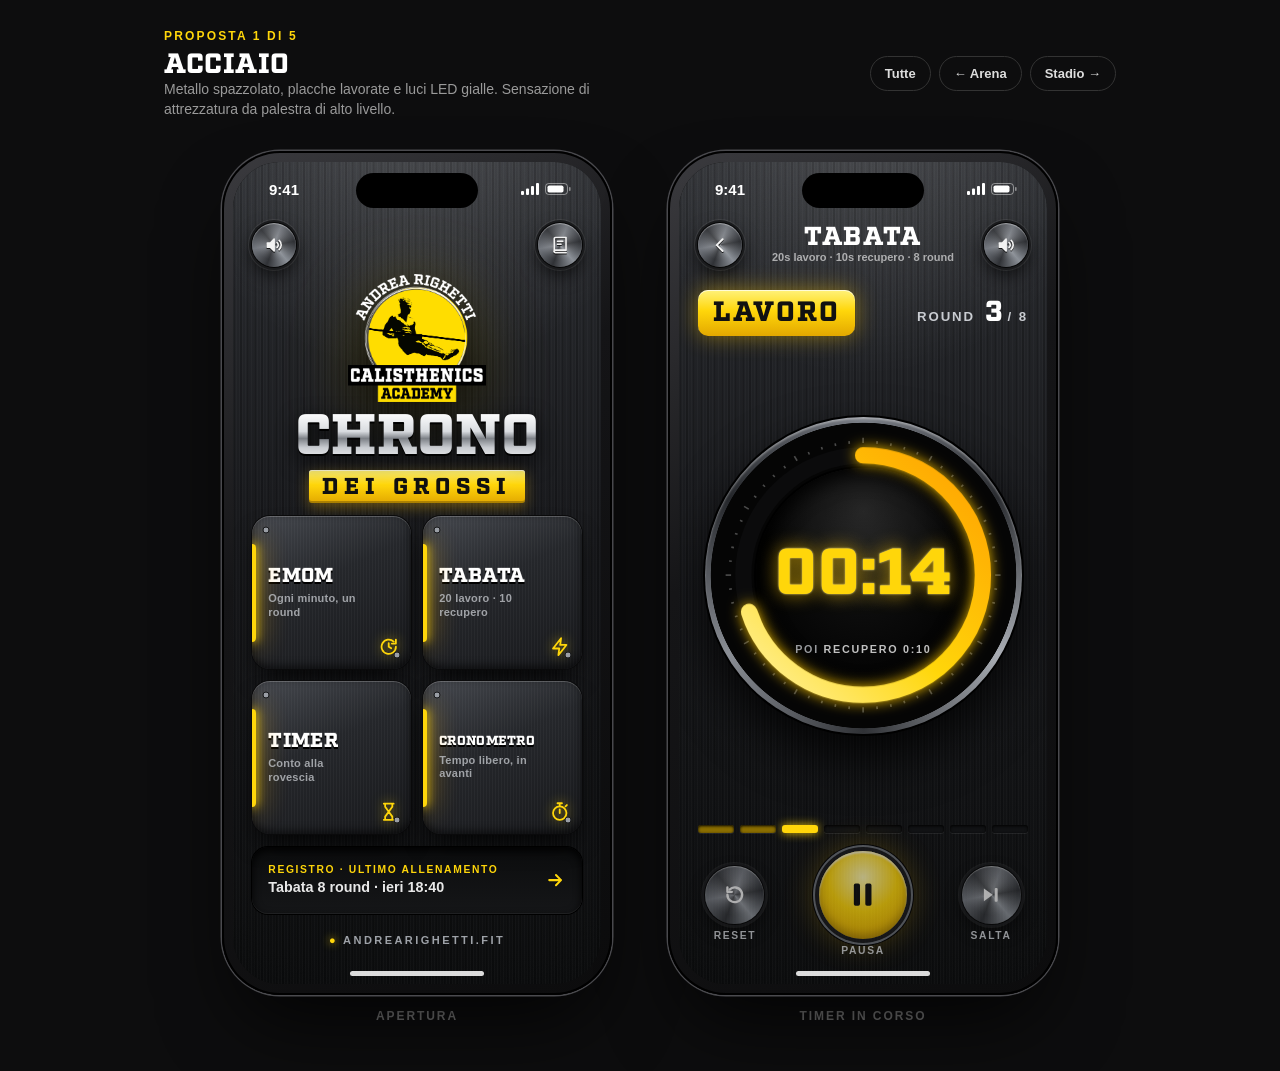
==== 1-acciaio.html @ 749427f4 "Add files via upload" ====
<!doctype html>
<html lang="it"><head><meta charset="utf-8">
<meta name="viewport" content="width=device-width, initial-scale=1, viewport-fit=cover">
<meta name="theme-color" content="#0a0a0a">
<title>Proposta 1 Acciaio</title>
<link rel="preload" href="Factoria-W00-Black.ttf" as="font" type="font/ttf" crossorigin>
<link rel="stylesheet" href="base.css">
<link rel="stylesheet" href="acciaio.css">
</head>
<body class="p-acciaio">
<header class="viewer-head"><div><h1><small>PROPOSTA 1 DI 5</small>ACCIAIO</h1><p>Metallo spazzolato, placche lavorate e luci LED gialle. Sensazione di attrezzatura da palestra di alto livello.</p></div>
<nav class="viewer-nav"><a href="index.html">Tutte</a><a href="5-arena.html">← Arena</a><a href="2-stadio.html">Stadio →</a></nav></header>
<main class="stage">
<div class="device-wrap"><div class="device"><div class="screen home"><div class="sbar"><span>9:41</span><span class="ic"><svg width="18" height="12" viewBox="0 0 18 12" fill="#fff"><rect x="0" y="8" width="3" height="4" rx="1"/><rect x="5" y="5.5" width="3" height="6.5" rx="1"/><rect x="10" y="3" width="3" height="9" rx="1"/><rect x="15" y="0" width="3" height="12" rx="1"/></svg><svg width="26" height="12" viewBox="0 0 26 12"><rect x=".5" y=".5" width="22" height="11" rx="3.2" fill="none" stroke="#fff" opacity=".45"/><rect x="2.5" y="2.5" width="16" height="7" rx="1.8" fill="#fff"/><rect x="24" y="4" width="1.6" height="4" rx=".8" fill="#fff" opacity=".45"/></svg></span></div><div class="island"></div><div class="homebar"></div>
  <div class="bg"></div><div class="fx"></div>
  <div class="deco d1"></div><div class="deco d2"></div><div class="deco d3"></div>
  <div class="ui">
    <header class="top"><button class="icon-btn" aria-label="Voce attiva"><svg viewBox="0 0 24 24" fill="none" stroke="currentColor" stroke-width="2" stroke-linecap="round" stroke-linejoin="round"><path d="M4 9.5v5h3.5L12 19V5L7.5 9.5z" fill="currentColor"/><path d="M15.5 9a4 4 0 0 1 0 6M18 6.5a7.5 7.5 0 0 1 0 11"/></svg></button><button class="icon-btn" aria-label="Registro"><svg viewBox="0 0 24 24" fill="none" stroke="currentColor" stroke-width="2" stroke-linecap="round" stroke-linejoin="round"><path d="M5 4.5A1.5 1.5 0 0 1 6.5 3H19v15H6.5A1.5 1.5 0 0 0 5 19.5z"/><path d="M5 19.5A1.5 1.5 0 0 0 6.5 21H19M9 7.5h6M9 11h4"/></svg></button></header>
    <section class="brand">
      <img class="logo" src="logo-dark-800.png" alt="Andrea Righetti Calisthenics Academy">
      <h2 class="title"><span class="t1">CHRONO</span><span class="t2">DEI GROSSI</span></h2>
    </section>
    <nav class="modes"><a class="mode m-emom" href="#"><span class="mode-idx">01</span><span class="mode-ico"><svg viewBox="0 0 24 24" fill="none" stroke="currentColor" stroke-width="2" stroke-linecap="round" stroke-linejoin="round"><path d="M20 12a8 8 0 1 1-2.4-5.7"/><path d="M20 4v4.5h-4.5"/><path d="M12 8v4l2.8 1.8"/></svg></span><span class="mode-name">EMOM</span><span class="mode-sub">Ogni minuto, un round</span><span class="mode-go"><svg viewBox="0 0 24 24" fill="none" stroke="currentColor" stroke-width="2.4" stroke-linecap="round" stroke-linejoin="round"><path d="M5 12h14M13 6l6 6-6 6"/></svg></span></a><a class="mode m-tabata" href="#"><span class="mode-idx">02</span><span class="mode-ico"><svg viewBox="0 0 24 24" fill="none" stroke="currentColor" stroke-width="2" stroke-linejoin="round"><path d="M13.5 2.5L4.5 14h7l-1 7.5 9-11.5h-7z"/></svg></span><span class="mode-name">TABATA</span><span class="mode-sub">20 lavoro · 10 recupero</span><span class="mode-go"><svg viewBox="0 0 24 24" fill="none" stroke="currentColor" stroke-width="2.4" stroke-linecap="round" stroke-linejoin="round"><path d="M5 12h14M13 6l6 6-6 6"/></svg></span></a><a class="mode m-timer" href="#"><span class="mode-idx">03</span><span class="mode-ico"><svg viewBox="0 0 24 24" fill="none" stroke="currentColor" stroke-width="2" stroke-linecap="round" stroke-linejoin="round"><path d="M6.5 3h11M6.5 21h11M8 3v3.5L12 12l-4 5.5V21M16 3v3.5L12 12l4 5.5V21"/></svg></span><span class="mode-name">TIMER</span><span class="mode-sub">Conto alla rovescia</span><span class="mode-go"><svg viewBox="0 0 24 24" fill="none" stroke="currentColor" stroke-width="2.4" stroke-linecap="round" stroke-linejoin="round"><path d="M5 12h14M13 6l6 6-6 6"/></svg></span></a><a class="mode m-crono" href="#"><span class="mode-idx">04</span><span class="mode-ico"><svg viewBox="0 0 24 24" fill="none" stroke="currentColor" stroke-width="2" stroke-linecap="round" stroke-linejoin="round"><circle cx="12" cy="13.5" r="7.5"/><path d="M12 13.5V9.5M9.5 2.5h5M12 2.5V6M18.5 6l1.5-1.5"/></svg></span><span class="mode-name">CRONOMETRO</span><span class="mode-sub">Tempo libero, in avanti</span><span class="mode-go"><svg viewBox="0 0 24 24" fill="none" stroke="currentColor" stroke-width="2.4" stroke-linecap="round" stroke-linejoin="round"><path d="M5 12h14M13 6l6 6-6 6"/></svg></span></a></nav>
    <a class="last" href="#"><span class="last-txt"><span class="last-k">Registro · ultimo allenamento</span><span class="last-v">Tabata 8 round · ieri 18:40</span></span><svg viewBox="0 0 24 24" fill="none" stroke="currentColor" stroke-width="2.4" stroke-linecap="round" stroke-linejoin="round"><path d="M5 12h14M13 6l6 6-6 6"/></svg></a>
    <footer class="foot"><a href="https://www.andrearighetti.fit/">ANDREARIGHETTI.FIT</a></footer>
  </div>
</div></div><div class="caption">Apertura</div></div>
<div class="device-wrap"><div class="device"><div class="screen run"><div class="sbar"><span>9:41</span><span class="ic"><svg width="18" height="12" viewBox="0 0 18 12" fill="#fff"><rect x="0" y="8" width="3" height="4" rx="1"/><rect x="5" y="5.5" width="3" height="6.5" rx="1"/><rect x="10" y="3" width="3" height="9" rx="1"/><rect x="15" y="0" width="3" height="12" rx="1"/></svg><svg width="26" height="12" viewBox="0 0 26 12"><rect x=".5" y=".5" width="22" height="11" rx="3.2" fill="none" stroke="#fff" opacity=".45"/><rect x="2.5" y="2.5" width="16" height="7" rx="1.8" fill="#fff"/><rect x="24" y="4" width="1.6" height="4" rx=".8" fill="#fff" opacity=".45"/></svg></span></div><div class="island"></div><div class="homebar"></div>
  <div class="bg"></div><div class="fx"></div>
  <div class="deco d1"></div><div class="deco d2"></div><div class="deco d3"></div>
  <div class="ui">
    <header class="top"><button class="icon-btn" aria-label="Indietro"><svg viewBox="0 0 24 24" fill="none" stroke="currentColor" stroke-width="2.4" stroke-linecap="round" stroke-linejoin="round"><path d="M15 5l-7 7 7 7"/></svg></button>
      <div class="run-title"><span class="run-mode">TABATA</span><span class="run-cfg">20s lavoro · 10s recupero · 8 round</span></div>
      <button class="icon-btn" aria-label="Voce attiva"><svg viewBox="0 0 24 24" fill="none" stroke="currentColor" stroke-width="2" stroke-linecap="round" stroke-linejoin="round"><path d="M4 9.5v5h3.5L12 19V5L7.5 9.5z" fill="currentColor"/><path d="M15.5 9a4 4 0 0 1 0 6M18 6.5a7.5 7.5 0 0 1 0 11"/></svg></button></header>
    <div class="phase-row"><span class="phase">LAVORO</span><span class="round">ROUND<b>3</b>/ 8</span></div>
    <div class="clock"><div class="ring">
      <svg viewBox="0 0 200 200"><defs>
        <linearGradient id="gy" x1="0" y1="0" x2="1" y2="1"><stop offset="0" stop-color="#fff3a6"/><stop offset=".45" stop-color="#ffd60a"/><stop offset="1" stop-color="#ff9f00"/></linearGradient>
      </defs><g class="ticks"><line x1="100" y1="3" x2="100" y2="-1" transform="rotate(0 100 100)"/><line x1="100" y1="3" x2="100" y2="1" transform="rotate(6 100 100)"/><line x1="100" y1="3" x2="100" y2="1" transform="rotate(12 100 100)"/><line x1="100" y1="3" x2="100" y2="1" transform="rotate(18 100 100)"/><line x1="100" y1="3" x2="100" y2="1" transform="rotate(24 100 100)"/><line x1="100" y1="3" x2="100" y2="-1" transform="rotate(30 100 100)"/><line x1="100" y1="3" x2="100" y2="1" transform="rotate(36 100 100)"/><line x1="100" y1="3" x2="100" y2="1" transform="rotate(42 100 100)"/><line x1="100" y1="3" x2="100" y2="1" transform="rotate(48 100 100)"/><line x1="100" y1="3" x2="100" y2="1" transform="rotate(54 100 100)"/><line x1="100" y1="3" x2="100" y2="-1" transform="rotate(60 100 100)"/><line x1="100" y1="3" x2="100" y2="1" transform="rotate(66 100 100)"/><line x1="100" y1="3" x2="100" y2="1" transform="rotate(72 100 100)"/><line x1="100" y1="3" x2="100" y2="1" transform="rotate(78 100 100)"/><line x1="100" y1="3" x2="100" y2="1" transform="rotate(84 100 100)"/><line x1="100" y1="3" x2="100" y2="-1" transform="rotate(90 100 100)"/><line x1="100" y1="3" x2="100" y2="1" transform="rotate(96 100 100)"/><line x1="100" y1="3" x2="100" y2="1" transform="rotate(102 100 100)"/><line x1="100" y1="3" x2="100" y2="1" transform="rotate(108 100 100)"/><line x1="100" y1="3" x2="100" y2="1" transform="rotate(114 100 100)"/><line x1="100" y1="3" x2="100" y2="-1" transform="rotate(120 100 100)"/><line x1="100" y1="3" x2="100" y2="1" transform="rotate(126 100 100)"/><line x1="100" y1="3" x2="100" y2="1" transform="rotate(132 100 100)"/><line x1="100" y1="3" x2="100" y2="1" transform="rotate(138 100 100)"/><line x1="100" y1="3" x2="100" y2="1" transform="rotate(144 100 100)"/><line x1="100" y1="3" x2="100" y2="-1" transform="rotate(150 100 100)"/><line x1="100" y1="3" x2="100" y2="1" transform="rotate(156 100 100)"/><line x1="100" y1="3" x2="100" y2="1" transform="rotate(162 100 100)"/><line x1="100" y1="3" x2="100" y2="1" transform="rotate(168 100 100)"/><line x1="100" y1="3" x2="100" y2="1" transform="rotate(174 100 100)"/><line x1="100" y1="3" x2="100" y2="-1" transform="rotate(180 100 100)"/><line x1="100" y1="3" x2="100" y2="1" transform="rotate(186 100 100)"/><line x1="100" y1="3" x2="100" y2="1" transform="rotate(192 100 100)"/><line x1="100" y1="3" x2="100" y2="1" transform="rotate(198 100 100)"/><line x1="100" y1="3" x2="100" y2="1" transform="rotate(204 100 100)"/><line x1="100" y1="3" x2="100" y2="-1" transform="rotate(210 100 100)"/><line x1="100" y1="3" x2="100" y2="1" transform="rotate(216 100 100)"/><line x1="100" y1="3" x2="100" y2="1" transform="rotate(222 100 100)"/><line x1="100" y1="3" x2="100" y2="1" transform="rotate(228 100 100)"/><line x1="100" y1="3" x2="100" y2="1" transform="rotate(234 100 100)"/><line x1="100" y1="3" x2="100" y2="-1" transform="rotate(240 100 100)"/><line x1="100" y1="3" x2="100" y2="1" transform="rotate(246 100 100)"/><line x1="100" y1="3" x2="100" y2="1" transform="rotate(252 100 100)"/><line x1="100" y1="3" x2="100" y2="1" transform="rotate(258 100 100)"/><line x1="100" y1="3" x2="100" y2="1" transform="rotate(264 100 100)"/><line x1="100" y1="3" x2="100" y2="-1" transform="rotate(270 100 100)"/><line x1="100" y1="3" x2="100" y2="1" transform="rotate(276 100 100)"/><line x1="100" y1="3" x2="100" y2="1" transform="rotate(282 100 100)"/><line x1="100" y1="3" x2="100" y2="1" transform="rotate(288 100 100)"/><line x1="100" y1="3" x2="100" y2="1" transform="rotate(294 100 100)"/><line x1="100" y1="3" x2="100" y2="-1" transform="rotate(300 100 100)"/><line x1="100" y1="3" x2="100" y2="1" transform="rotate(306 100 100)"/><line x1="100" y1="3" x2="100" y2="1" transform="rotate(312 100 100)"/><line x1="100" y1="3" x2="100" y2="1" transform="rotate(318 100 100)"/><line x1="100" y1="3" x2="100" y2="1" transform="rotate(324 100 100)"/><line x1="100" y1="3" x2="100" y2="-1" transform="rotate(330 100 100)"/><line x1="100" y1="3" x2="100" y2="1" transform="rotate(336 100 100)"/><line x1="100" y1="3" x2="100" y2="1" transform="rotate(342 100 100)"/><line x1="100" y1="3" x2="100" y2="1" transform="rotate(348 100 100)"/><line x1="100" y1="3" x2="100" y2="1" transform="rotate(354 100 100)"/></g>
      <circle class="track" cx="100" cy="100" r="88"/>
      <circle class="prog" cx="100" cy="100" r="88" stroke-dasharray="552.92" stroke-dashoffset="165.9"/></svg>
      <div class="deco d4"></div>
      <div class="digits"><span class="ghost">88:88</span><span class="mm">00</span><span class="sep">:</span><span class="ss">14</span></div>
      <div class="clock-sub">POI <b>RECUPERO 0:10</b></div>
    </div></div>
    <div class="segments"><i class="done"></i><i class="done"></i><i class="on"></i><i class=""></i><i class=""></i><i class=""></i><i class=""></i><i class=""></i></div>
    <div class="controls">
      <button class="ctl ctl-reset"><span class="knob"><svg viewBox="0 0 24 24" fill="none" stroke="currentColor" stroke-width="2.4" stroke-linecap="round" stroke-linejoin="round"><path d="M4.5 12a7.5 7.5 0 1 0 2.2-5.3"/><path d="M4.5 4.5v4.5H9"/></svg></span><span>Reset</span></button>
      <button class="ctl ctl-main"><span class="knob"><svg viewBox="0 0 24 24" fill="currentColor"><rect x="6" y="4.5" width="4.2" height="15" rx="1.2"/><rect x="13.8" y="4.5" width="4.2" height="15" rx="1.2"/></svg></span><span>Pausa</span></button>
      <button class="ctl ctl-skip"><span class="knob"><svg viewBox="0 0 24 24" fill="currentColor"><path d="M5 5.5v13l9-6.5z"/><rect x="16" y="5" width="3" height="14" rx="1"/></svg></span><span>Salta</span></button>
    </div>
  </div>
</div></div><div class="caption">Timer in corso</div></div>
</main>
</body></html>
---- base.css ----
/* Base comune alle 5 proposte: visore (cornici telefono) + struttura fluida delle schermate */
@font-face {
  font-family: "Factoria";
  src: url("Factoria-W00-Black.ttf") format("truetype");
  font-display: block;
}

:root {
  --y: #ffd60a;
  --y2: #ffb800;
  --k: #0a0a0a;
  --sans: -apple-system, BlinkMacSystemFont, "SF Pro Text", Roboto, "Segoe UI", sans-serif;
  --sat: 54px;              /* spazio sicuro in alto (desktop: finta isola) */
  --sab: 28px;              /* spazio sicuro in basso (desktop: barra home) */
  --gut: 5.2cqw;            /* margine laterale */
}

* { box-sizing: border-box; margin: 0; padding: 0; }
html, body { height: 100%; }
body {
  background: #0d0d0e;
  color: #fff;
  font-family: var(--sans);
  -webkit-font-smoothing: antialiased;
  -webkit-tap-highlight-color: transparent;
}
a { color: inherit; text-decoration: none; }
button { font: inherit; color: inherit; background: none; border: 0; cursor: pointer; }
svg { display: block; }

/* ---------- Visore ---------- */
.viewer-head {
  display: flex; align-items: center; justify-content: space-between; gap: 16px;
  max-width: 1000px; margin: 0 auto; padding: 28px 24px 8px;
}
.viewer-head h1 { font: 400 28px/1 "Factoria", serif; letter-spacing: .02em; }
.viewer-head h1 small { display: block; font: 600 12px/1.4 var(--sans); letter-spacing: .18em; color: var(--y); margin-bottom: 6px; }
.viewer-head p { font-size: 14px; color: #9a9a9a; max-width: 440px; line-height: 1.45; }
.viewer-nav { display: flex; gap: 8px; }
.viewer-nav a {
  font: 600 13px var(--sans); padding: 9px 14px; border-radius: 999px;
  border: 1px solid #333; color: #ddd;
}
.viewer-nav a:hover { border-color: var(--y); color: var(--y); }

.stage {
  display: flex; gap: 56px; justify-content: center; align-items: flex-start;
  padding: 24px 24px 48px;
}
.device-wrap { display: flex; flex-direction: column; align-items: center; gap: 14px; }
.caption { font: 600 12px var(--sans); letter-spacing: .16em; color: #777; text-transform: uppercase; }

.device {
  position: relative; width: 390px; height: 844px; border-radius: 58px; padding: 11px;
  background: linear-gradient(145deg, #3b3b3f, #151517 40%, #0c0c0d);
  box-shadow: 0 0 0 1.5px #4a4a4e, 0 40px 80px -20px rgba(0,0,0,.8), inset 0 0 0 2px #000;
}
.screen {
  position: relative; width: 100%; height: 100%; border-radius: 47px; overflow: hidden;
  container-type: size; isolation: isolate; background: var(--k);
}

/* finta barra di stato / isola / barra home (solo nel visore desktop) */
.sbar {
  position: absolute; z-index: 50; top: 0; left: 0; right: 0; height: 50px;
  display: flex; justify-content: space-between; align-items: center; padding: 4px 30px 0 36px;
  font: 600 15px var(--sans); pointer-events: none;
}
.sbar .ic { display: flex; gap: 6px; align-items: center; }
.island {
  position: absolute; z-index: 51; top: 11px; left: 50%; translate: -50% 0;
  width: 122px; height: 35px; border-radius: 20px; background: #000;
}
.homebar {
  position: absolute; z-index: 51; bottom: 8px; left: 50%; translate: -50% 0;
  width: 134px; height: 5px; border-radius: 3px; background: rgba(255,255,255,.85);
}

/* Sul telefono vero: schermate a tutto schermo, scorrimento orizzontale tra Home e Timer */
@media (max-width: 600px) {
  :root {
    --sat: calc(env(safe-area-inset-top, 0px) + 12px);
    --sab: calc(env(safe-area-inset-bottom, 0px) + 12px);
  }
  body { overflow: hidden; }
  .viewer-head, .caption, .sbar, .island, .homebar { display: none; }
  .stage {
    height: 100dvh; padding: 0; gap: 0; justify-content: flex-start; align-items: stretch;
    overflow-x: auto; overflow-y: hidden; scroll-snap-type: x mandatory; scrollbar-width: none;
  }
  .stage::-webkit-scrollbar { display: none; }
  .device-wrap { flex: 0 0 100vw; scroll-snap-align: start; }
  .device { width: 100vw; height: 100dvh; border-radius: 0; padding: 0; background: none; box-shadow: none; }
  .screen { border-radius: 0; }
}

/* ---------- Struttura fluida delle schermate ---------- */
.bg, .fx { position: absolute; inset: 0; pointer-events: none; }
.bg { z-index: 0; }
.fx { z-index: 1; }
.ui {
  position: absolute; inset: 0; z-index: 2;
  display: flex; flex-direction: column; min-height: 0;
  padding: var(--sat) var(--gut) var(--sab);
}
.deco { display: none; }

.top { flex: 0 0 auto; display: flex; align-items: center; justify-content: space-between; gap: 3cqw; height: max(48px, 7cqh); }
.icon-btn { width: max(44px, 11cqw); height: max(44px, 11cqw); display: grid; place-items: center; border-radius: 50%; flex: 0 0 auto; }
.icon-btn svg { width: 46%; height: 46%; }

/* Home */
.brand { flex: 1.15 1 0; min-height: 0; display: flex; flex-direction: column; align-items: center; justify-content: center; gap: 1.2cqh; }
.logo { height: min(19cqh, 44cqw); width: auto; min-height: 0; object-fit: contain; }
.title { display: flex; flex-direction: column; align-items: center; line-height: .9; text-align: center; }
.t1 { font: 400 min(15.5cqw, 7.4cqh)/.9 "Factoria", serif; letter-spacing: .01em; }
.t2 { font: 400 min(6.2cqw, 3cqh)/1 "Factoria", serif; letter-spacing: .22em; margin-top: .8cqh; }

.modes { flex: 1.6 1 0; min-height: 0; display: grid; grid-template-columns: 1fr 1fr; grid-template-rows: 1fr 1fr; gap: min(3.4cqw, 1.6cqh); margin-top: 1.6cqh; }
.mode { position: relative; min-height: 0; container-type: inline-size; display: flex; flex-direction: column; justify-content: flex-end; padding: min(4.4cqw, 2.2cqh); overflow: hidden; }
.mode-ico { position: absolute; top: 9cqi; right: 9cqi; width: min(17cqi, 4.4cqh); height: min(17cqi, 4.4cqh); }
.mode-ico svg { width: 100%; height: 100%; }
.mode-name { font: 400 min(16cqi, 4.1cqh)/1 "Factoria", serif; letter-spacing: .02em; white-space: nowrap; }
.mode-sub { font: 600 max(11px, min(6.8cqi, 1.6cqh))/1.2 var(--sans); margin-top: .7cqh; opacity: .7; letter-spacing: .02em; }
.m-crono .mode-name { font-size: min(10.4cqi, 3.2cqh); }
.mode-idx, .mode-go { display: none; }

.last { flex: 0 0 auto; display: flex; align-items: center; justify-content: space-between; gap: 3cqw; margin-top: min(3.4cqw, 1.6cqh); min-height: max(54px, 8.2cqh); padding: 0 min(4.4cqw, 2.2cqh); }
.last-txt { display: flex; flex-direction: column; gap: .4cqh; min-width: 0; }
.last-k { font: 700 max(10px, min(2.8cqw, 1.35cqh))/1 var(--sans); letter-spacing: .16em; text-transform: uppercase; opacity: .65; }
.last-v { font: 700 max(13px, min(3.9cqw, 1.9cqh))/1.15 var(--sans); white-space: nowrap; overflow: hidden; text-overflow: ellipsis; }
.last svg { width: max(20px, 5.5cqw); height: max(20px, 5.5cqw); flex: 0 0 auto; }

.foot { flex: 0 0 auto; display: flex; justify-content: center; padding-top: min(3cqw, 1.5cqh); }
.foot a { font: 700 max(11px, min(3cqw, 1.45cqh))/1 var(--sans); letter-spacing: .22em; padding: 1.2cqh 3cqw; }

/* Timer in corso */
.run-title { display: flex; flex-direction: column; align-items: center; min-width: 0; }
.run-mode { font: 400 min(7cqw, 3.4cqh)/1 "Factoria", serif; letter-spacing: .06em; }
.run-cfg { font: 600 max(11px, min(3cqw, 1.45cqh))/1.3 var(--sans); opacity: .6; white-space: nowrap; }
.phase-row { flex: 0 0 auto; display: flex; align-items: center; justify-content: space-between; margin-top: 2cqh; }
.phase { font: 400 min(7.6cqw, 3.7cqh)/1 "Factoria", serif; letter-spacing: .08em; padding: 1.1cqh 4cqw; }
.round { font: 700 max(12px, min(3.6cqw, 1.75cqh))/1 var(--sans); letter-spacing: .14em; }
.round b { font: 400 min(8cqw, 3.9cqh)/1 "Factoria", serif; letter-spacing: 0; margin: 0 .15em 0 .35em; }

.clock { flex: 1 1 0; min-height: 0; display: grid; place-items: center; container-type: size; }
.ring { position: relative; width: min(100cqw, 100cqh); aspect-ratio: 1; container-type: inline-size; display: grid; place-items: center; }
.ring > svg { position: absolute; inset: 0; width: 100%; height: 100%; rotate: -90deg; overflow: visible; }
.ring .track, .ring .prog { fill: none; }
.ring .prog { stroke-linecap: round; }
.digits { position: relative; display: flex; align-items: baseline; justify-content: center; font: 400 22cqw/1 "Factoria", serif; letter-spacing: .01em; }
.digits .ghost { display: none; }
.clock-sub { position: absolute; bottom: 22%; left: 0; right: 0; text-align: center; font: 700 max(11px, 4.2cqw)/1 var(--sans); letter-spacing: .16em; opacity: .75; }
.clock-sub b { font-weight: 800; }

.segments { flex: 0 0 auto; display: flex; gap: 1.6cqw; margin: 1.4cqh 0 2.2cqh; }
.segments i { flex: 1; height: max(6px, .9cqh); display: block; }

.controls { flex: 0 0 auto; display: flex; align-items: center; justify-content: space-between; padding: 0 2cqw; }
.ctl { display: flex; flex-direction: column; align-items: center; gap: .8cqh; }
.ctl .knob { width: max(56px, 16cqw); height: max(56px, 16cqw); border-radius: 50%; display: grid; place-items: center; }
.ctl .knob svg { width: 40%; height: 40%; }
.ctl span { font: 700 max(10px, min(2.8cqw, 1.35cqh))/1 var(--sans); letter-spacing: .16em; text-transform: uppercase; opacity: .7; }
.ctl-main .knob { width: max(80px, 24cqw); height: max(80px, 24cqw); }

/* Texture di grana riutilizzabile */
:root {
  --noise: url("data:image/svg+xml;utf8,<svg xmlns='http://www.w3.org/2000/svg' width='180' height='180'><filter id='n'><feTurbulence type='fractalNoise' baseFrequency='.85' numOctaves='3' stitchTiles='stitch'/><feColorMatrix values='0 0 0 0 1  0 0 0 0 1  0 0 0 0 1  0 0 0 .55 0'/></filter><rect width='100%' height='100%' filter='url(%23n)'/></svg>");
  --noise-dark: url("data:image/svg+xml;utf8,<svg xmlns='http://www.w3.org/2000/svg' width='240' height='240'><filter id='n'><feTurbulence type='fractalNoise' baseFrequency='.55' numOctaves='4' stitchTiles='stitch'/><feColorMatrix values='0 0 0 0 0  0 0 0 0 0  0 0 0 0 0  0 0 0 .9 -.1'/></filter><rect width='100%' height='100%' filter='url(%23n)'/></svg>");
}
---- acciaio.css ----
/* Proposta 1 ACCIAIO: metallo spazzolato, placche lavorate, LED gialli */
.p-acciaio .bg {
  background:
    radial-gradient(120% 60% at 50% -10%, rgba(255,255,255,.16), transparent 60%),
    repeating-linear-gradient(90deg, rgba(255,255,255,.025) 0 1px, transparent 1px 3px),
    repeating-linear-gradient(90deg, rgba(0,0,0,.18) 0 2px, transparent 2px 7px),
    linear-gradient(180deg, #2a2c30 0%, #17181b 45%, #0b0c0d 100%);
}
.p-acciaio .fx { background: var(--noise); opacity: .07; mix-blend-mode: overlay; }
.p-acciaio .fx::after {
  content: ""; position: absolute; inset: 0;
  background: radial-gradient(140% 90% at 50% 45%, transparent 55%, rgba(0,0,0,.75));
}

/* pulsanti tondi lavorati */
.p-acciaio .icon-btn,
.p-acciaio .ctl .knob {
  background:
    radial-gradient(circle at 50% 35%, rgba(255,255,255,.22), transparent 60%),
    conic-gradient(from 20deg, #6b6f76, #2b2d31, #8b9097, #303236, #74787f, #2a2c30, #6b6f76);
  box-shadow: 0 0 0 1px rgba(0,0,0,.8), 0 0 0 3px #1a1b1d, 0 0 0 4px rgba(255,255,255,.08), 0 8px 18px rgba(0,0,0,.7), inset 0 1px 1px rgba(255,255,255,.4);
  color: #f2f2f2;
}
.p-acciaio .icon-btn svg { filter: drop-shadow(0 1px 0 rgba(0,0,0,.8)); }

/* marchio */
.p-acciaio .logo { filter: drop-shadow(0 10px 22px rgba(0,0,0,.8)) drop-shadow(0 0 30px rgba(255,214,10,.18)); }
.p-acciaio .t1 {
  background: linear-gradient(180deg, #ffffff 0%, #d9dce0 38%, #7d8187 52%, #c9ccd1 70%, #f4f5f6 100%);
  -webkit-background-clip: text; background-clip: text; color: transparent;
  filter: drop-shadow(0 2px 0 #000) drop-shadow(0 6px 10px rgba(0,0,0,.7));
}
.p-acciaio .t2 {
  color: #111; padding: .7cqh 3.4cqw .5cqh; letter-spacing: .26em;
  background: linear-gradient(180deg, #fff27a, #ffd60a 45%, #e3a800);
  box-shadow: inset 0 1px 0 rgba(255,255,255,.7), inset 0 -2px 0 rgba(0,0,0,.25), 0 4px 14px rgba(255,190,0,.35);
  border-radius: 3px;
}

/* placche delle modalità */
.p-acciaio .mode {
  border-radius: 18px;
  background:
    repeating-linear-gradient(90deg, rgba(255,255,255,.03) 0 1px, transparent 1px 3px),
    linear-gradient(155deg, #45484e 0%, #25272b 42%, #18191c 100%);
  box-shadow:
    inset 0 1px 0 rgba(255,255,255,.22), inset 0 -3px 8px rgba(0,0,0,.6),
    0 0 0 1px #0a0a0b, 0 14px 26px -8px rgba(0,0,0,.85);
}
.p-acciaio .mode::before { /* striscia LED */
  content: ""; position: absolute; left: 0; top: 18%; bottom: 18%; width: 4px; border-radius: 0 4px 4px 0;
  background: var(--y); box-shadow: 0 0 10px 1px rgba(255,214,10,.9), 0 0 26px 4px rgba(255,180,0,.45);
}
.p-acciaio .mode::after { /* viti */
  content: ""; position: absolute; inset: 9px; pointer-events: none;
  background:
    radial-gradient(circle at 5px 5px, #9a9ea5 0 2.4px, #1a1b1d 2.6px 3.4px, transparent 3.6px) top left / 10px 10px no-repeat,
    radial-gradient(circle at 5px 5px, #9a9ea5 0 2.4px, #1a1b1d 2.6px 3.4px, transparent 3.6px) bottom right / 10px 10px no-repeat;
}
.p-acciaio .mode-ico { color: var(--y); filter: drop-shadow(0 0 6px rgba(255,214,10,.6)); top: auto; bottom: 9cqi; }
.p-acciaio .mode-name { color: #fff; text-shadow: 0 2px 0 #000, 0 -1px 0 rgba(255,255,255,.15); }
.p-acciaio .mode-sub { color: #c9ccd1; opacity: .75; padding-right: 22cqi; }
.p-acciaio .mode { justify-content: center; }

.p-acciaio .last {
  border-radius: 16px; color: #e8e8e8;
  background: linear-gradient(180deg, #0c0d0e, #151618);
  box-shadow: inset 0 3px 8px rgba(0,0,0,.9), inset 0 -1px 0 rgba(255,255,255,.08), 0 0 0 1px #000;
}
.p-acciaio .last-k { color: var(--y); opacity: 1; }
.p-acciaio .last > svg { color: var(--y); }
.p-acciaio .foot a { color: #9ea2a8; }
.p-acciaio .foot a::before { content: "● "; color: var(--y); text-shadow: 0 0 8px var(--y); }

/* timer */
.p-acciaio .run-mode { color: #fff; }
.p-acciaio .phase {
  color: #111; border-radius: 10px;
  background: linear-gradient(180deg, #fff27a, #ffd60a 45%, #e3a800);
  box-shadow: inset 0 1px 0 rgba(255,255,255,.7), 0 0 22px rgba(255,200,0,.45);
}
.p-acciaio .round { color: #c9ccd1; }
.p-acciaio .round b { color: #fff; }

.p-acciaio .ring {
  width: min(96cqw, 96cqh); border-radius: 50%;
  background:
    radial-gradient(circle, #050505 0 68%, transparent 68.3%),
    conic-gradient(from 0deg, #7c8088, #2b2d31, #a9adb4, #303236, #8a8e95, #25272b, #7c8088);
  box-shadow: 0 0 0 2px #000, 0 24px 50px rgba(0,0,0,.8), inset 0 2px 2px rgba(255,255,255,.35);
}
.p-acciaio .ring::before { /* vetro del quadrante */
  content: ""; position: absolute; inset: 16%; border-radius: 50%;
  background: radial-gradient(circle at 50% 20%, rgba(255,255,255,.12), transparent 50%), radial-gradient(circle, #111 0%, #030303 70%);
  box-shadow: inset 0 6px 20px rgba(0,0,0,.95), 0 0 0 2px #000;
}
.p-acciaio .ring > svg { inset: 7%; width: 86%; height: 86%; }
.p-acciaio .ticks line { stroke: rgba(255,255,255,.28); stroke-width: 1.2; }
.p-acciaio .ring .track { stroke: #0b0b0c; stroke-width: 12; }
.p-acciaio .ring .prog { stroke: url(#gy); stroke-width: 12; filter: drop-shadow(0 0 5px rgba(255,200,0,.9)); }
.p-acciaio .digits { font-size: 20.5cqw; color: var(--y); text-shadow: 0 0 18px rgba(255,200,0,.65), 0 0 2px #fff6b0; }
.p-acciaio .clock-sub { color: #c9ccd1; bottom: 25%; font-size: max(10px, 3.4cqw); }
.p-acciaio .clock-sub b { color: #fff; }

.p-acciaio .segments i { border-radius: 3px; background: #111214; box-shadow: inset 0 1px 3px #000, 0 1px 0 rgba(255,255,255,.08); }
.p-acciaio .segments i.done { background: #8a6d00; }
.p-acciaio .segments i.on { background: var(--y); box-shadow: 0 0 10px rgba(255,214,10,.9); }

.p-acciaio .ctl-main .knob {
  color: #111;
  background: radial-gradient(circle at 50% 30%, #fff7b0, #ffd60a 45%, #d89a00 100%);
  box-shadow: 0 0 0 4px #1a1b1d, 0 0 0 6px #6b6f76, 0 0 0 7px #000, 0 0 36px rgba(255,200,0,.45), inset 0 -4px 8px rgba(0,0,0,.25), inset 0 2px 2px rgba(255,255,255,.8);
}
.p-acciaio .ctl span { color: #c9ccd1; }
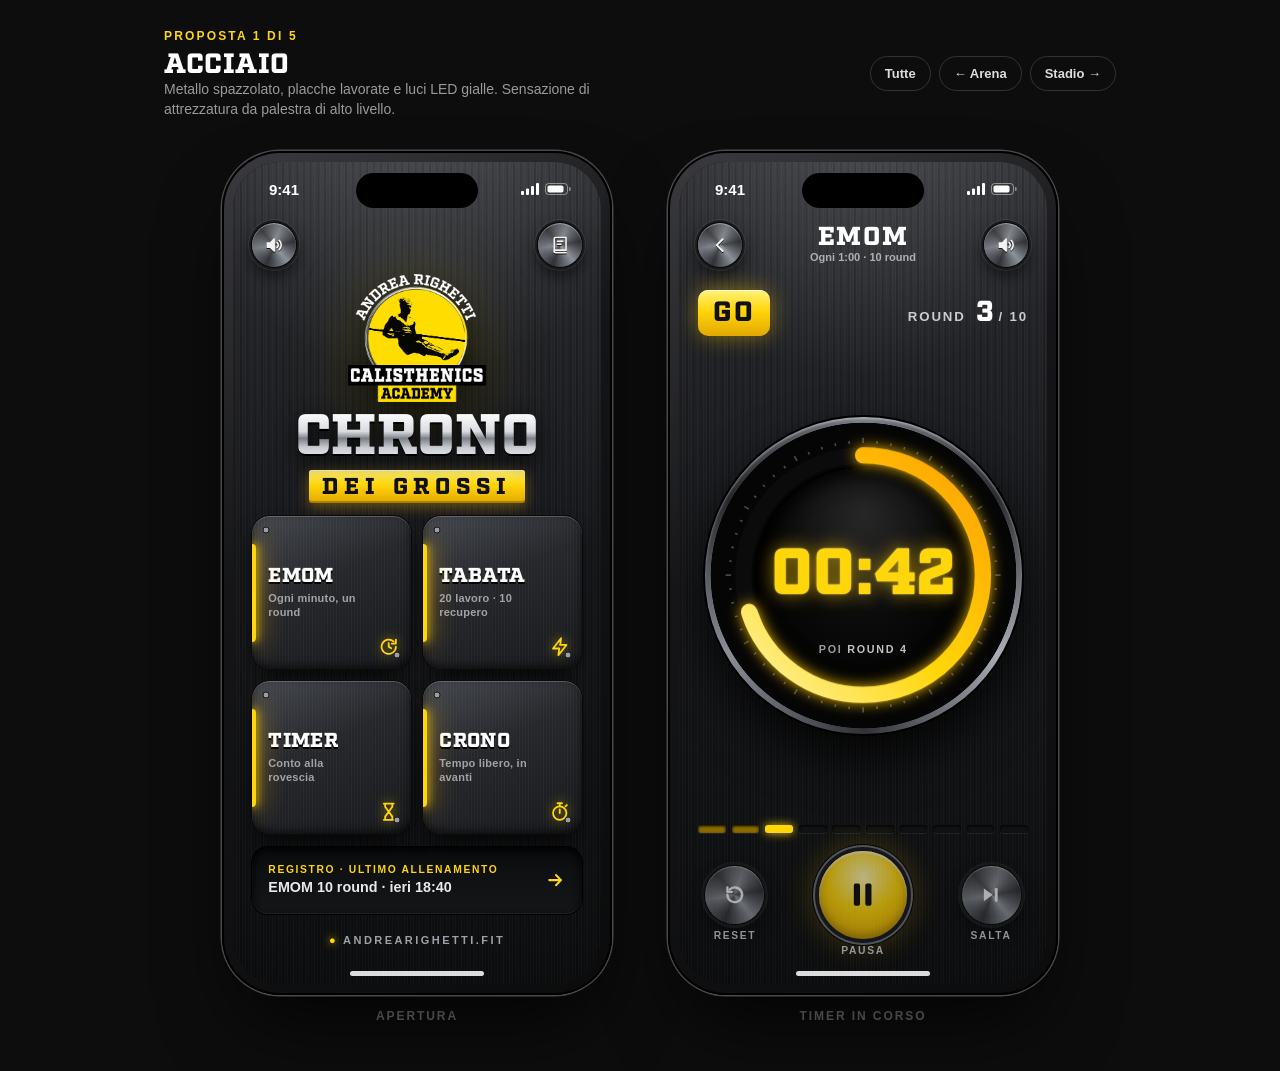
==== commit 20593369: "Esempio timer EMOM e tasto CRONO" ====
--- a/1-acciaio.html
+++ b/1-acciaio.html
@@ -20,8 +20,8 @@
       <img class="logo" src="logo-dark-800.png" alt="Andrea Righetti Calisthenics Academy">
       <h2 class="title"><span class="t1">CHRONO</span><span class="t2">DEI GROSSI</span></h2>
     </section>
-    <nav class="modes"><a class="mode m-emom" href="#"><span class="mode-idx">01</span><span class="mode-ico"><svg viewBox="0 0 24 24" fill="none" stroke="currentColor" stroke-width="2" stroke-linecap="round" stroke-linejoin="round"><path d="M20 12a8 8 0 1 1-2.4-5.7"/><path d="M20 4v4.5h-4.5"/><path d="M12 8v4l2.8 1.8"/></svg></span><span class="mode-name">EMOM</span><span class="mode-sub">Ogni minuto, un round</span><span class="mode-go"><svg viewBox="0 0 24 24" fill="none" stroke="currentColor" stroke-width="2.4" stroke-linecap="round" stroke-linejoin="round"><path d="M5 12h14M13 6l6 6-6 6"/></svg></span></a><a class="mode m-tabata" href="#"><span class="mode-idx">02</span><span class="mode-ico"><svg viewBox="0 0 24 24" fill="none" stroke="currentColor" stroke-width="2" stroke-linejoin="round"><path d="M13.5 2.5L4.5 14h7l-1 7.5 9-11.5h-7z"/></svg></span><span class="mode-name">TABATA</span><span class="mode-sub">20 lavoro · 10 recupero</span><span class="mode-go"><svg viewBox="0 0 24 24" fill="none" stroke="currentColor" stroke-width="2.4" stroke-linecap="round" stroke-linejoin="round"><path d="M5 12h14M13 6l6 6-6 6"/></svg></span></a><a class="mode m-timer" href="#"><span class="mode-idx">03</span><span class="mode-ico"><svg viewBox="0 0 24 24" fill="none" stroke="currentColor" stroke-width="2" stroke-linecap="round" stroke-linejoin="round"><path d="M6.5 3h11M6.5 21h11M8 3v3.5L12 12l-4 5.5V21M16 3v3.5L12 12l4 5.5V21"/></svg></span><span class="mode-name">TIMER</span><span class="mode-sub">Conto alla rovescia</span><span class="mode-go"><svg viewBox="0 0 24 24" fill="none" stroke="currentColor" stroke-width="2.4" stroke-linecap="round" stroke-linejoin="round"><path d="M5 12h14M13 6l6 6-6 6"/></svg></span></a><a class="mode m-crono" href="#"><span class="mode-idx">04</span><span class="mode-ico"><svg viewBox="0 0 24 24" fill="none" stroke="currentColor" stroke-width="2" stroke-linecap="round" stroke-linejoin="round"><circle cx="12" cy="13.5" r="7.5"/><path d="M12 13.5V9.5M9.5 2.5h5M12 2.5V6M18.5 6l1.5-1.5"/></svg></span><span class="mode-name">CRONOMETRO</span><span class="mode-sub">Tempo libero, in avanti</span><span class="mode-go"><svg viewBox="0 0 24 24" fill="none" stroke="currentColor" stroke-width="2.4" stroke-linecap="round" stroke-linejoin="round"><path d="M5 12h14M13 6l6 6-6 6"/></svg></span></a></nav>
-    <a class="last" href="#"><span class="last-txt"><span class="last-k">Registro · ultimo allenamento</span><span class="last-v">Tabata 8 round · ieri 18:40</span></span><svg viewBox="0 0 24 24" fill="none" stroke="currentColor" stroke-width="2.4" stroke-linecap="round" stroke-linejoin="round"><path d="M5 12h14M13 6l6 6-6 6"/></svg></a>
+    <nav class="modes"><a class="mode m-emom" href="#"><span class="mode-idx">01</span><span class="mode-ico"><svg viewBox="0 0 24 24" fill="none" stroke="currentColor" stroke-width="2" stroke-linecap="round" stroke-linejoin="round"><path d="M20 12a8 8 0 1 1-2.4-5.7"/><path d="M20 4v4.5h-4.5"/><path d="M12 8v4l2.8 1.8"/></svg></span><span class="mode-name">EMOM</span><span class="mode-sub">Ogni minuto, un round</span><span class="mode-go"><svg viewBox="0 0 24 24" fill="none" stroke="currentColor" stroke-width="2.4" stroke-linecap="round" stroke-linejoin="round"><path d="M5 12h14M13 6l6 6-6 6"/></svg></span></a><a class="mode m-tabata" href="#"><span class="mode-idx">02</span><span class="mode-ico"><svg viewBox="0 0 24 24" fill="none" stroke="currentColor" stroke-width="2" stroke-linejoin="round"><path d="M13.5 2.5L4.5 14h7l-1 7.5 9-11.5h-7z"/></svg></span><span class="mode-name">TABATA</span><span class="mode-sub">20 lavoro · 10 recupero</span><span class="mode-go"><svg viewBox="0 0 24 24" fill="none" stroke="currentColor" stroke-width="2.4" stroke-linecap="round" stroke-linejoin="round"><path d="M5 12h14M13 6l6 6-6 6"/></svg></span></a><a class="mode m-timer" href="#"><span class="mode-idx">03</span><span class="mode-ico"><svg viewBox="0 0 24 24" fill="none" stroke="currentColor" stroke-width="2" stroke-linecap="round" stroke-linejoin="round"><path d="M6.5 3h11M6.5 21h11M8 3v3.5L12 12l-4 5.5V21M16 3v3.5L12 12l4 5.5V21"/></svg></span><span class="mode-name">TIMER</span><span class="mode-sub">Conto alla rovescia</span><span class="mode-go"><svg viewBox="0 0 24 24" fill="none" stroke="currentColor" stroke-width="2.4" stroke-linecap="round" stroke-linejoin="round"><path d="M5 12h14M13 6l6 6-6 6"/></svg></span></a><a class="mode m-crono" href="#"><span class="mode-idx">04</span><span class="mode-ico"><svg viewBox="0 0 24 24" fill="none" stroke="currentColor" stroke-width="2" stroke-linecap="round" stroke-linejoin="round"><circle cx="12" cy="13.5" r="7.5"/><path d="M12 13.5V9.5M9.5 2.5h5M12 2.5V6M18.5 6l1.5-1.5"/></svg></span><span class="mode-name">CRONO</span><span class="mode-sub">Tempo libero, in avanti</span><span class="mode-go"><svg viewBox="0 0 24 24" fill="none" stroke="currentColor" stroke-width="2.4" stroke-linecap="round" stroke-linejoin="round"><path d="M5 12h14M13 6l6 6-6 6"/></svg></span></a></nav>
+    <a class="last" href="#"><span class="last-txt"><span class="last-k">Registro · ultimo allenamento</span><span class="last-v">EMOM 10 round · ieri 18:40</span></span><svg viewBox="0 0 24 24" fill="none" stroke="currentColor" stroke-width="2.4" stroke-linecap="round" stroke-linejoin="round"><path d="M5 12h14M13 6l6 6-6 6"/></svg></a>
     <footer class="foot"><a href="https://www.andrearighetti.fit/">ANDREARIGHETTI.FIT</a></footer>
   </div>
 </div></div><div class="caption">Apertura</div></div>
@@ -30,9 +30,9 @@
   <div class="deco d1"></div><div class="deco d2"></div><div class="deco d3"></div>
   <div class="ui">
     <header class="top"><button class="icon-btn" aria-label="Indietro"><svg viewBox="0 0 24 24" fill="none" stroke="currentColor" stroke-width="2.4" stroke-linecap="round" stroke-linejoin="round"><path d="M15 5l-7 7 7 7"/></svg></button>
-      <div class="run-title"><span class="run-mode">TABATA</span><span class="run-cfg">20s lavoro · 10s recupero · 8 round</span></div>
+      <div class="run-title"><span class="run-mode">EMOM</span><span class="run-cfg">Ogni 1:00 · 10 round</span></div>
       <button class="icon-btn" aria-label="Voce attiva"><svg viewBox="0 0 24 24" fill="none" stroke="currentColor" stroke-width="2" stroke-linecap="round" stroke-linejoin="round"><path d="M4 9.5v5h3.5L12 19V5L7.5 9.5z" fill="currentColor"/><path d="M15.5 9a4 4 0 0 1 0 6M18 6.5a7.5 7.5 0 0 1 0 11"/></svg></button></header>
-    <div class="phase-row"><span class="phase">LAVORO</span><span class="round">ROUND<b>3</b>/ 8</span></div>
+    <div class="phase-row"><span class="phase">GO</span><span class="round">ROUND<b>3</b>/ 10</span></div>
     <div class="clock"><div class="ring">
       <svg viewBox="0 0 200 200"><defs>
         <linearGradient id="gy" x1="0" y1="0" x2="1" y2="1"><stop offset="0" stop-color="#fff3a6"/><stop offset=".45" stop-color="#ffd60a"/><stop offset="1" stop-color="#ff9f00"/></linearGradient>
@@ -40,10 +40,10 @@
       <circle class="track" cx="100" cy="100" r="88"/>
       <circle class="prog" cx="100" cy="100" r="88" stroke-dasharray="552.92" stroke-dashoffset="165.9"/></svg>
       <div class="deco d4"></div>
-      <div class="digits"><span class="ghost">88:88</span><span class="mm">00</span><span class="sep">:</span><span class="ss">14</span></div>
-      <div class="clock-sub">POI <b>RECUPERO 0:10</b></div>
+      <div class="digits"><span class="ghost">88:88</span><span class="mm">00</span><span class="sep">:</span><span class="ss">42</span></div>
+      <div class="clock-sub">POI <b>ROUND 4</b></div>
     </div></div>
-    <div class="segments"><i class="done"></i><i class="done"></i><i class="on"></i><i class=""></i><i class=""></i><i class=""></i><i class=""></i><i class=""></i></div>
+    <div class="segments"><i class="done"></i><i class="done"></i><i class="on"></i><i class=""></i><i class=""></i><i class=""></i><i class=""></i><i class=""></i><i class=""></i><i class=""></i></div>
     <div class="controls">
       <button class="ctl ctl-reset"><span class="knob"><svg viewBox="0 0 24 24" fill="none" stroke="currentColor" stroke-width="2.4" stroke-linecap="round" stroke-linejoin="round"><path d="M4.5 12a7.5 7.5 0 1 0 2.2-5.3"/><path d="M4.5 4.5v4.5H9"/></svg></span><span>Reset</span></button>
       <button class="ctl ctl-main"><span class="knob"><svg viewBox="0 0 24 24" fill="currentColor"><rect x="6" y="4.5" width="4.2" height="15" rx="1.2"/><rect x="13.8" y="4.5" width="4.2" height="15" rx="1.2"/></svg></span><span>Pausa</span></button>
--- a/base.css
+++ b/base.css
@@ -122,7 +122,6 @@
 .mode-ico svg { width: 100%; height: 100%; }
 .mode-name { font: 400 min(16cqi, 4.1cqh)/1 "Factoria", serif; letter-spacing: .02em; white-space: nowrap; }
 .mode-sub { font: 600 max(11px, min(6.8cqi, 1.6cqh))/1.2 var(--sans); margin-top: .7cqh; opacity: .7; letter-spacing: .02em; }
-.m-crono .mode-name { font-size: min(10.4cqi, 3.2cqh); }
 .mode-idx, .mode-go { display: none; }
 
 .last { flex: 0 0 auto; display: flex; align-items: center; justify-content: space-between; gap: 3cqw; margin-top: min(3.4cqw, 1.6cqh); min-height: max(54px, 8.2cqh); padding: 0 min(4.4cqw, 2.2cqh); }
